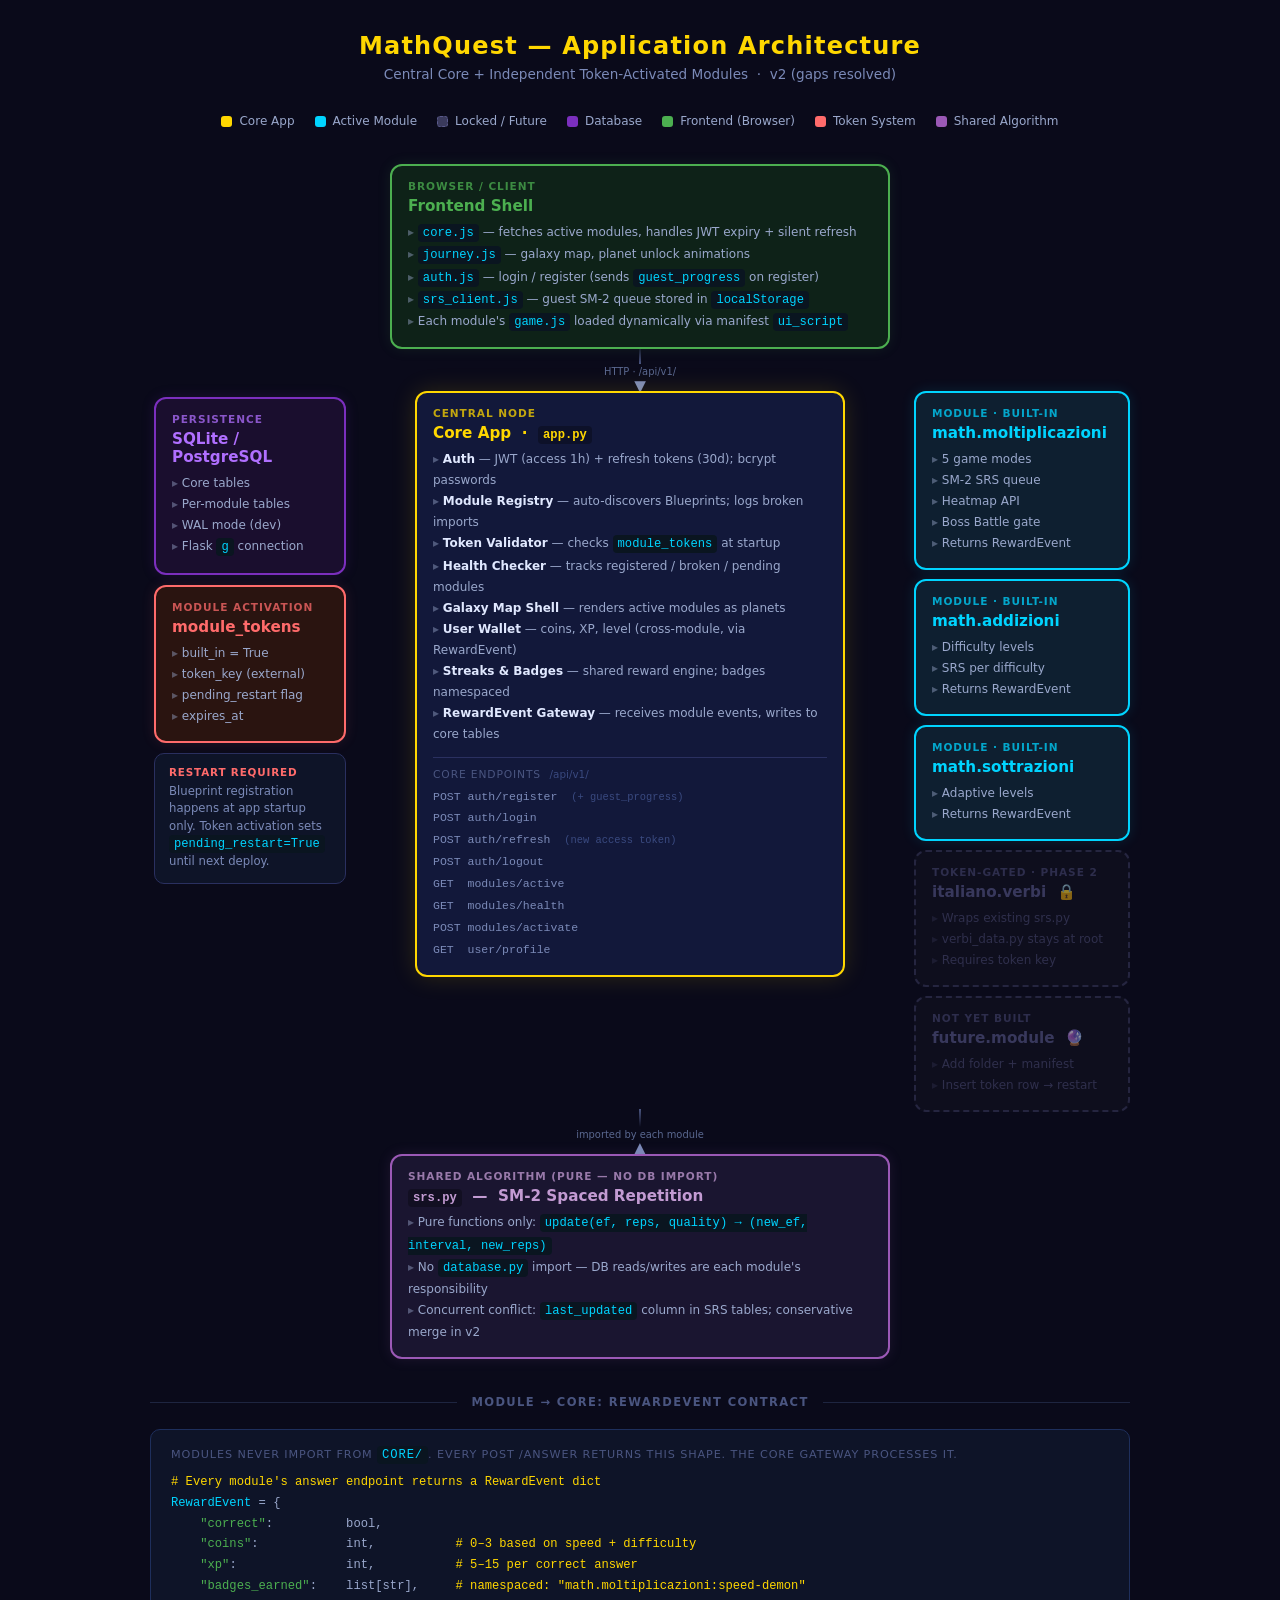
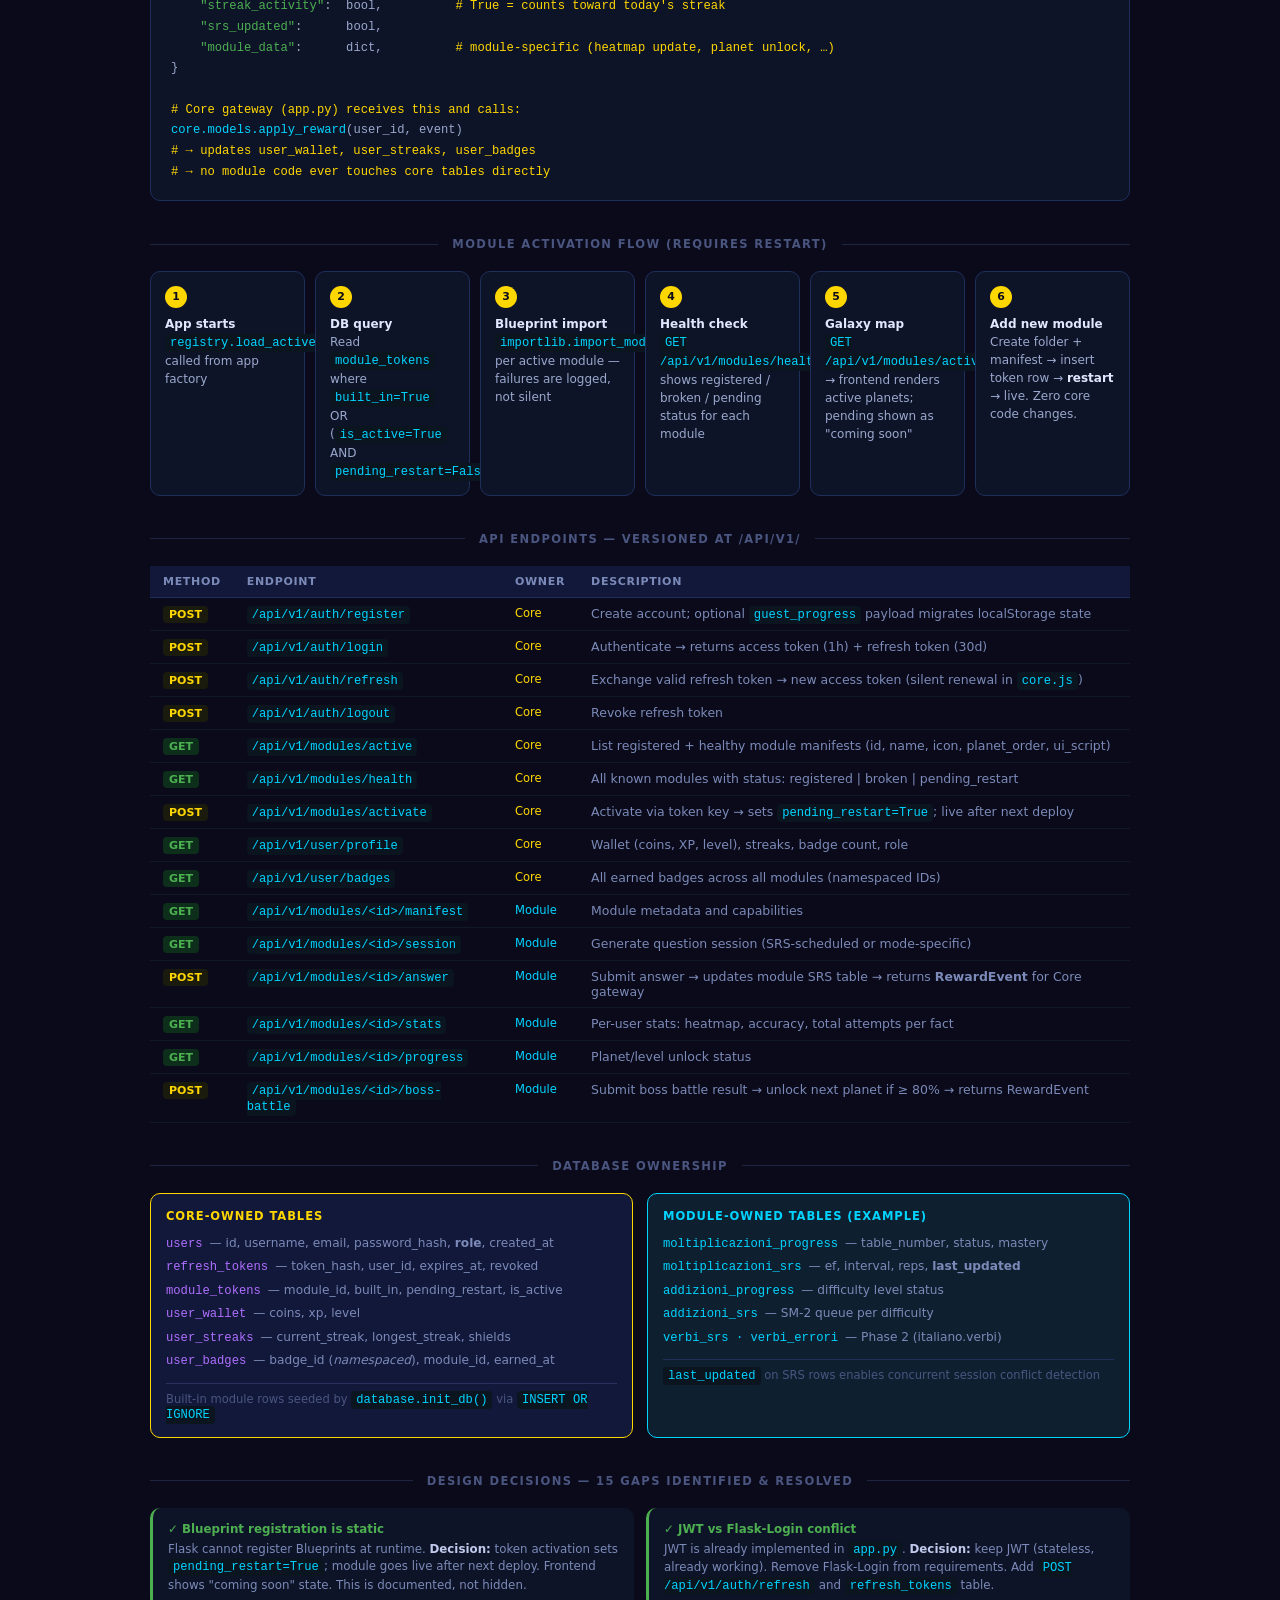
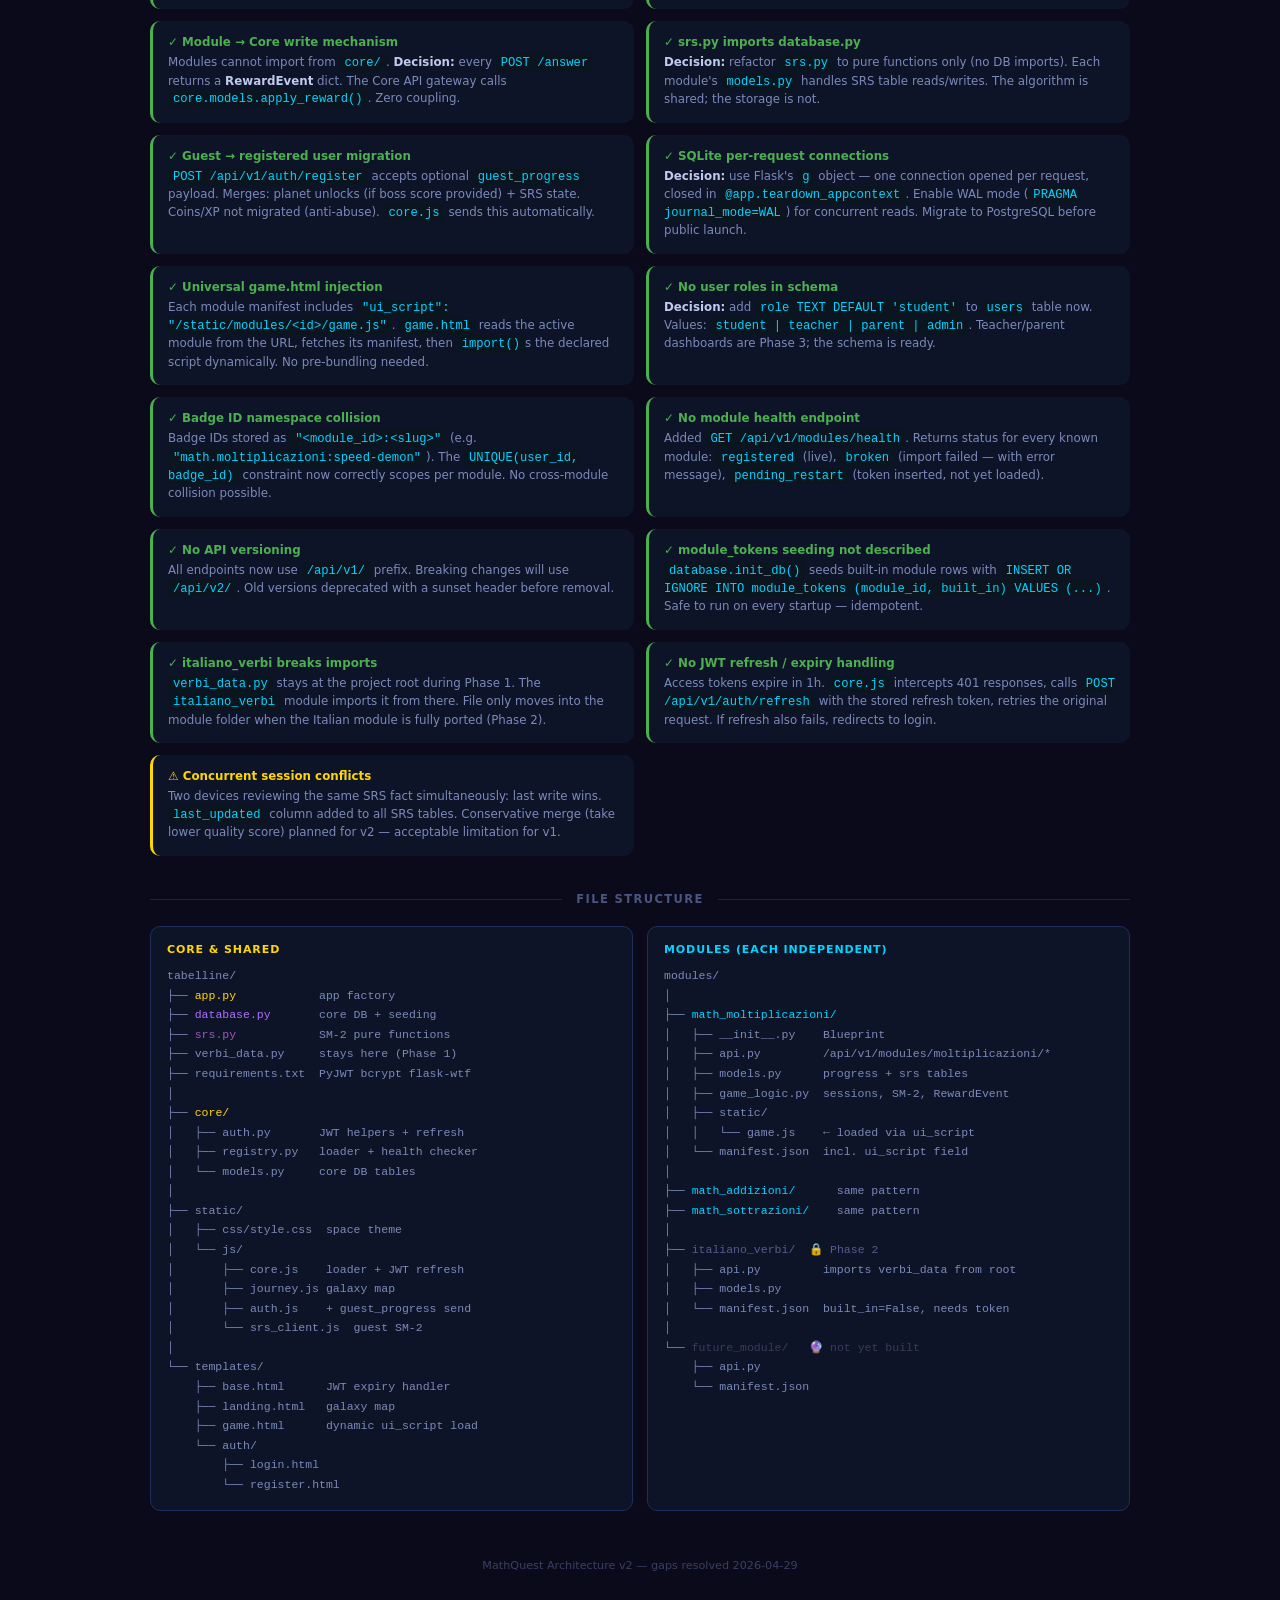
==== ARCHITECTURE.html @ f59e21a4 "docs: add MathQuest research plan and architecture diagram Comprehensive research doc (MATHQUEST_PLA" ====
<!DOCTYPE html>
<html lang="en">
<head>
<meta charset="UTF-8">
<meta name="viewport" content="width=device-width, initial-scale=1.0">
<title>MathQuest — Architecture Diagram</title>
<style>
  * { box-sizing: border-box; margin: 0; padding: 0; }

  body {
    background: #0a0a1a;
    font-family: 'Segoe UI', system-ui, sans-serif;
    color: #e0e8ff;
    min-height: 100vh;
    padding: 32px 24px;
  }

  h1 { text-align: center; font-size: 1.5rem; font-weight: 700; letter-spacing: 0.05em; color: #FFD700; margin-bottom: 6px; }
  .subtitle { text-align: center; font-size: 0.85rem; color: #7b8ab8; margin-bottom: 32px; }

  /* ── LEGEND ── */
  .legend { display: flex; justify-content: center; gap: 20px; flex-wrap: wrap; margin-bottom: 36px; }
  .legend-item { display: flex; align-items: center; gap: 7px; font-size: 0.75rem; color: #9aa8cc; }
  .legend-dot { width: 11px; height: 11px; border-radius: 3px; flex-shrink: 0; }

  /* ── NODES ── */
  .node { border-radius: 12px; padding: 14px 16px; position: relative; }
  .node-label { font-size: 0.66rem; font-weight: 700; letter-spacing: 0.09em; text-transform: uppercase; margin-bottom: 5px; opacity: 0.75; }
  .node-title { font-size: 0.95rem; font-weight: 700; margin-bottom: 7px; }
  .node-items { list-style: none; font-size: 0.75rem; color: #9aa8cc; line-height: 1.75; }
  .node-items li::before { content: "▸ "; opacity: 0.45; }

  .node-core    { background: #12183a; border: 2px solid #FFD700; box-shadow: 0 0 24px rgba(255,215,0,0.15); }
  .node-core    .node-label, .node-core  .node-title { color: #FFD700; }
  .node-module  { background: #0e1f30; border: 2px solid #00D4FF; box-shadow: 0 0 14px rgba(0,212,255,0.12); }
  .node-module  .node-label, .node-module .node-title { color: #00D4FF; }
  .node-locked  { background: #111120; border: 2px dashed #3a3a5c; opacity: 0.58; }
  .node-locked  .node-label, .node-locked .node-title { color: #5a5a8c; }
  .node-locked  .node-items { color: #4a4a70; }
  .node-db      { background: #1a0e2e; border: 2px solid #7B2FBE; box-shadow: 0 0 14px rgba(123,47,190,0.15); }
  .node-db      .node-label, .node-db    .node-title { color: #b06fff; }
  .node-fe      { background: #0e2218; border: 2px solid #4CAF50; box-shadow: 0 0 14px rgba(76,175,80,0.12); }
  .node-fe      .node-label, .node-fe    .node-title { color: #4CAF50; }
  .node-token   { background: #2a1410; border: 2px solid #FF6B6B; box-shadow: 0 0 14px rgba(255,107,107,0.12); }
  .node-token   .node-label, .node-token .node-title { color: #FF6B6B; }
  .node-srs     { background: #1a1530; border: 2px solid #9b59b6; box-shadow: 0 0 14px rgba(155,89,182,0.14); }
  .node-srs     .node-label, .node-srs   .node-title { color: #c39bd3; }

  /* ── ARROWS ── */
  .arrow-v { display: flex; flex-direction: column; align-items: center; }
  .arrow-v .line  { width: 2px; height: 18px; background: linear-gradient(to bottom, transparent, #4a5580); }
  .arrow-v .line2 { width: 2px; height: 18px; background: linear-gradient(to bottom, #4a5580, transparent); }
  .arrow-v .tip   { color: #7b8ab8; font-size: 0.95rem; line-height: 1; }
  .arrow-v .label { font-size: 0.62rem; color: #5a6890; text-align: center; margin: 2px 0; }

  /* ── SECTION DIVIDERS ── */
  .section-divider { display: flex; align-items: center; gap: 14px; margin: 36px 0 20px; max-width: 980px; margin-left: auto; margin-right: auto; }
  .section-divider span { font-size: 0.72rem; font-weight: 700; letter-spacing: 0.12em; text-transform: uppercase; color: #4a5580; white-space: nowrap; }
  .section-divider::before, .section-divider::after { content: ''; flex: 1; height: 1px; background: #1e2540; }

  /* ── TABLES ── */
  .tbl-wrap { max-width: 980px; margin: 0 auto 36px; overflow-x: auto; }
  table { width: 100%; border-collapse: collapse; font-size: 0.78rem; }
  thead tr { background: #12183a; border-bottom: 1px solid #1e2f5c; }
  thead th { padding: 9px 13px; text-align: left; font-weight: 700; color: #7b8ab8; letter-spacing: 0.06em; font-size: 0.69rem; text-transform: uppercase; }
  tbody tr { border-bottom: 1px solid #111828; }
  tbody tr:hover { background: #0e1428; }
  tbody td { padding: 8px 13px; vertical-align: top; }
  .method { font-weight: 700; font-size: 0.69rem; padding: 2px 6px; border-radius: 4px; white-space: nowrap; }
  .get  { background: #0d2e1a; color: #4CAF50; }
  .post { background: #1a1a0d; color: #FFD700; }
  code  { font-family: 'Courier New', monospace; font-size: 0.76rem; color: #00D4FF; background: #0a1520; padding: 2px 5px; border-radius: 4px; }
  .desc { color: #7b8ab8; }
  .owner-core   { color: #FFD700; font-size: 0.72rem; }
  .owner-module { color: #00D4FF; font-size: 0.72rem; }

  /* ── FLOW STEPS ── */
  .flow-steps { max-width: 980px; margin: 0 auto 36px; display: grid; grid-template-columns: repeat(auto-fit, minmax(150px, 1fr)); gap: 10px; }
  .flow-step  { background: #0e1428; border: 1px solid #1e2f5c; border-radius: 10px; padding: 13px 14px; }
  .step-num   { display: inline-flex; align-items: center; justify-content: center; width: 22px; height: 22px; border-radius: 50%; background: #FFD700; color: #0a0a1a; font-size: 0.68rem; font-weight: 800; margin-bottom: 7px; }
  .step-text  { font-size: 0.75rem; color: #9aa8cc; line-height: 1.5; }
  .step-text strong { color: #e0e8ff; }

  /* ── SCHEMA CARDS ── */
  .schema-grid { max-width: 980px; margin: 0 auto 36px; display: grid; grid-template-columns: 1fr 1fr; gap: 14px; }
  .schema-card { border-radius: 10px; padding: 15px; }
  .schema-card h3 { font-size: 0.72rem; font-weight: 700; letter-spacing: 0.08em; text-transform: uppercase; margin-bottom: 9px; }
  .schema-card.core   { background: #12183a; border: 1px solid #FFD700; }
  .schema-card.core   h3 { color: #FFD700; }
  .schema-card.module { background: #0e1f30; border: 1px solid #00D4FF; }
  .schema-card.module h3 { color: #00D4FF; }
  .tbl-list { list-style: none; font-size: 0.76rem; color: #7b8ab8; line-height: 1.85; }
  .tbl-list li { display: flex; align-items: baseline; gap: 7px; }
  .tname      { font-family: 'Courier New', monospace; color: #b06fff; }
  .tname.mod  { color: #00D4FF; }

  /* ── RESOLVED GAPS ── */
  .gaps-grid { max-width: 980px; margin: 0 auto 36px; display: grid; grid-template-columns: 1fr 1fr; gap: 12px; }
  .gap-card  { border-radius: 10px; padding: 14px 15px; background: #0e1428; border-left: 3px solid; }
  .gap-card.resolved  { border-color: #4CAF50; }
  .gap-card.limited   { border-color: #FFD700; }
  .gap-card h4        { font-size: 0.74rem; font-weight: 700; margin-bottom: 5px; }
  .gap-card.resolved  h4 { color: #4CAF50; }
  .gap-card.limited   h4 { color: #FFD700; }
  .gap-card p         { font-size: 0.74rem; color: #7b8ab8; line-height: 1.5; }
  .gap-card p strong  { color: #c0caec; }

  /* ── REWARD EVENT ── */
  .reward-box { max-width: 980px; margin: 0 auto 36px; background: #0e1428; border: 1px solid #1e2f5c; border-radius: 10px; padding: 18px 20px; }
  .reward-box pre { font-family: 'Courier New', monospace; font-size: 0.76rem; color: #9aa8cc; line-height: 1.7; white-space: pre-wrap; }
  .reward-box .hl  { color: #FFD700; }
  .reward-box .hl2 { color: #00D4FF; }
  .reward-box .hl3 { color: #4CAF50; }

  /* ── FILE TREES ── */
  .tree-grid { max-width: 980px; margin: 0 auto 48px; display: grid; grid-template-columns: 1fr 1fr; gap: 14px; }
  .tree-box  { background: #0e1428; border: 1px solid #1e2f5c; border-radius: 10px; padding: 16px; }
  .tree-box  .tlabel { font-size: 0.69rem; font-weight: 700; letter-spacing: 0.08em; text-transform: uppercase; margin-bottom: 10px; }
  .tree-box  pre { font-family: 'Courier New', monospace; font-size: 0.72rem; color: #7b8ab8; line-height: 1.7; white-space: pre-wrap; }

  @media (max-width: 720px) {
    .schema-grid, .gaps-grid, .tree-grid { grid-template-columns: 1fr; }
  }
</style>
</head>
<body>

<h1>MathQuest — Application Architecture</h1>
<p class="subtitle">Central Core + Independent Token-Activated Modules &nbsp;·&nbsp; v2 (gaps resolved)</p>

<div class="legend">
  <div class="legend-item"><div class="legend-dot" style="background:#FFD700"></div> Core App</div>
  <div class="legend-item"><div class="legend-dot" style="background:#00D4FF"></div> Active Module</div>
  <div class="legend-item"><div class="legend-dot" style="background:#3a3a5c;border:1px dashed #5a5a8c"></div> Locked / Future</div>
  <div class="legend-item"><div class="legend-dot" style="background:#7B2FBE"></div> Database</div>
  <div class="legend-item"><div class="legend-dot" style="background:#4CAF50"></div> Frontend (Browser)</div>
  <div class="legend-item"><div class="legend-dot" style="background:#FF6B6B"></div> Token System</div>
  <div class="legend-item"><div class="legend-dot" style="background:#9b59b6"></div> Shared Algorithm</div>
</div>


<!-- ═══════════════════════════════════════ MAIN TOPOLOGY ═══ -->
<div style="max-width:980px;margin:0 auto;position:relative;">

  <!-- Frontend -->
  <div style="display:flex;justify-content:center;">
    <div class="node node-fe" style="width:500px;">
      <div class="node-label">Browser / Client</div>
      <div class="node-title">Frontend Shell</div>
      <ul class="node-items">
        <li><code>core.js</code> — fetches active modules, handles JWT expiry + silent refresh</li>
        <li><code>journey.js</code> — galaxy map, planet unlock animations</li>
        <li><code>auth.js</code> — login / register (sends <code>guest_progress</code> on register)</li>
        <li><code>srs_client.js</code> — guest SM-2 queue stored in <code>localStorage</code></li>
        <li>Each module's <code>game.js</code> loaded dynamically via manifest <code>ui_script</code></li>
      </ul>
    </div>
  </div>

  <!-- arrow down -->
  <div style="display:flex;justify-content:center;height:42px;align-items:center;">
    <div class="arrow-v"><div class="line"></div><div class="label">HTTP · /api/v1/</div><div class="tip">▼</div></div>
  </div>

  <!-- DB | CORE | MODULES -->
  <div style="display:grid;grid-template-columns:210px 1fr 230px;gap:0;align-items:start;">

    <!-- LEFT: DB + tokens -->
    <div style="display:flex;flex-direction:column;align-items:flex-end;padding-right:14px;gap:10px;padding-top:6px;">
      <div class="node node-db" style="width:192px;">
        <div class="node-label">Persistence</div>
        <div class="node-title">SQLite / PostgreSQL</div>
        <ul class="node-items">
          <li>Core tables</li>
          <li>Per-module tables</li>
          <li>WAL mode (dev)</li>
          <li>Flask <code>g</code> connection</li>
        </ul>
      </div>
      <div class="node node-token" style="width:192px;">
        <div class="node-label">Module Activation</div>
        <div class="node-title">module_tokens</div>
        <ul class="node-items">
          <li>built_in = True</li>
          <li>token_key (external)</li>
          <li>pending_restart flag</li>
          <li>expires_at</li>
        </ul>
      </div>
      <div style="width:192px;background:#0e1428;border:1px solid #2a3060;border-radius:10px;padding:12px 14px;">
        <div style="font-size:0.65rem;color:#FF6B6B;font-weight:700;text-transform:uppercase;letter-spacing:0.08em;margin-bottom:5px;">Restart required</div>
        <div style="font-size:0.73rem;color:#7b8ab8;line-height:1.5;">Blueprint registration happens at app startup only. Token activation sets <code>pending_restart=True</code> until next deploy.</div>
      </div>
    </div>

    <!-- CENTER: Core -->
    <div style="display:flex;justify-content:center;">
      <div class="node node-core" style="width:100%;max-width:430px;">
        <div class="node-label">Central Node</div>
        <div class="node-title">Core App &nbsp;·&nbsp; <code style="color:#ffd700;background:rgba(0,0,0,0.3)">app.py</code></div>
        <ul class="node-items" style="margin-top:3px;">
          <li><strong style="color:#e0e8ff">Auth</strong> — JWT (access 1h) + refresh tokens (30d); bcrypt passwords</li>
          <li><strong style="color:#e0e8ff">Module Registry</strong> — auto-discovers Blueprints; logs broken imports</li>
          <li><strong style="color:#e0e8ff">Token Validator</strong> — checks <code>module_tokens</code> at startup</li>
          <li><strong style="color:#e0e8ff">Health Checker</strong> — tracks registered / broken / pending modules</li>
          <li><strong style="color:#e0e8ff">Galaxy Map Shell</strong> — renders active modules as planets</li>
          <li><strong style="color:#e0e8ff">User Wallet</strong> — coins, XP, level (cross-module, via RewardEvent)</li>
          <li><strong style="color:#e0e8ff">Streaks &amp; Badges</strong> — shared reward engine; badges namespaced</li>
          <li><strong style="color:#e0e8ff">RewardEvent Gateway</strong> — receives module events, writes to core tables</li>
        </ul>
        <div style="margin-top:12px;padding-top:10px;border-top:1px solid #2a3060;">
          <div style="font-size:0.67rem;color:#4a5580;text-transform:uppercase;letter-spacing:0.08em;margin-bottom:5px;">Core endpoints &nbsp;<span style="color:#3a4a80;font-size:0.65rem;text-transform:none;letter-spacing:0">/api/v1/</span></div>
          <div style="font-size:0.72rem;color:#7b8ab8;line-height:1.9;font-family:'Courier New',monospace;">
            POST auth/register &nbsp;<span style="color:#3a4a80;font-size:0.65rem;">(+ guest_progress)</span><br>
            POST auth/login<br>
            POST auth/refresh &nbsp;<span style="color:#3a4a80;font-size:0.65rem;">(new access token)</span><br>
            POST auth/logout<br>
            GET &nbsp;modules/active<br>
            GET &nbsp;modules/health<br>
            POST modules/activate<br>
            GET &nbsp;user/profile
          </div>
        </div>
      </div>
    </div>

    <!-- RIGHT: Modules -->
    <div style="display:flex;flex-direction:column;gap:9px;padding-left:14px;">

      <div class="node node-module">
        <div class="node-label">Module · Built-in</div>
        <div class="node-title">math.moltiplicazioni</div>
        <ul class="node-items">
          <li>5 game modes</li>
          <li>SM-2 SRS queue</li>
          <li>Heatmap API</li>
          <li>Boss Battle gate</li>
          <li>Returns RewardEvent</li>
        </ul>
      </div>

      <div class="node node-module">
        <div class="node-label">Module · Built-in</div>
        <div class="node-title">math.addizioni</div>
        <ul class="node-items">
          <li>Difficulty levels</li>
          <li>SRS per difficulty</li>
          <li>Returns RewardEvent</li>
        </ul>
      </div>

      <div class="node node-module">
        <div class="node-label">Module · Built-in</div>
        <div class="node-title">math.sottrazioni</div>
        <ul class="node-items">
          <li>Adaptive levels</li>
          <li>Returns RewardEvent</li>
        </ul>
      </div>

      <div class="node node-locked">
        <div class="node-label">Token-gated · Phase 2</div>
        <div class="node-title">italiano.verbi &nbsp;🔒</div>
        <ul class="node-items">
          <li>Wraps existing srs.py</li>
          <li>verbi_data.py stays at root</li>
          <li>Requires token key</li>
        </ul>
      </div>

      <div class="node node-locked">
        <div class="node-label">Not yet built</div>
        <div class="node-title">future.module &nbsp;🔮</div>
        <ul class="node-items">
          <li>Add folder + manifest</li>
          <li>Insert token row → restart</li>
        </ul>
      </div>

    </div>
  </div><!-- end 3-col grid -->

  <!-- arrow down to srs -->
  <div style="display:flex;justify-content:center;height:42px;align-items:center;">
    <div class="arrow-v"><div class="line2"></div><div class="label">imported by each module</div><div class="tip" style="transform:rotate(180deg);display:inline-block">▼</div></div>
  </div>

  <!-- Shared SRS -->
  <div style="display:flex;justify-content:center;">
    <div class="node node-srs" style="width:500px;">
      <div class="node-label">Shared Algorithm (pure — no DB import)</div>
      <div class="node-title"><code style="background:rgba(0,0,0,0.3);color:#c39bd3;">srs.py</code> &nbsp;—&nbsp; SM-2 Spaced Repetition</div>
      <ul class="node-items">
        <li>Pure functions only: <code>update(ef, reps, quality) → (new_ef, interval, new_reps)</code></li>
        <li>No <code>database.py</code> import — DB reads/writes are each module's responsibility</li>
        <li>Concurrent conflict: <code>last_updated</code> column in SRS tables; conservative merge in v2</li>
      </ul>
    </div>
  </div>

</div><!-- end topology wrapper -->


<!-- ═══════════════════════════════════════ REWARD EVENT CONTRACT ═══ -->
<div class="section-divider"><span>Module → Core: RewardEvent Contract</span></div>

<div class="reward-box">
  <div style="font-size:0.7rem;color:#4a5580;text-transform:uppercase;letter-spacing:0.08em;margin-bottom:10px;">Modules never import from <code>core/</code>. Every POST /answer returns this shape. The Core gateway processes it.</div>
<pre><span class="hl"># Every module's answer endpoint returns a RewardEvent dict</span>
<span class="hl2">RewardEvent</span> = {
    <span class="hl3">"correct"</span>:          bool,
    <span class="hl3">"coins"</span>:            int,           <span class="hl"># 0–3 based on speed + difficulty</span>
    <span class="hl3">"xp"</span>:               int,           <span class="hl"># 5–15 per correct answer</span>
    <span class="hl3">"badges_earned"</span>:    list[str],     <span class="hl"># namespaced: "math.moltiplicazioni:speed-demon"</span>
    <span class="hl3">"streak_activity"</span>:  bool,          <span class="hl"># True = counts toward today's streak</span>
    <span class="hl3">"srs_updated"</span>:      bool,
    <span class="hl3">"module_data"</span>:      dict,          <span class="hl"># module-specific (heatmap update, planet unlock, …)</span>
}

<span class="hl"># Core gateway (app.py) receives this and calls:</span>
<span class="hl2">core.models.apply_reward</span>(user_id, event)
<span class="hl"># → updates user_wallet, user_streaks, user_badges</span>
<span class="hl"># → no module code ever touches core tables directly</span></pre>
</div>


<!-- ═══════════════════════════════════════ TOKEN FLOW ═══ -->
<div class="section-divider"><span>Module Activation Flow (requires restart)</span></div>

<div class="flow-steps">
  <div class="flow-step">
    <div class="step-num">1</div>
    <div class="step-text"><strong>App starts</strong><br><code>registry.load_active_modules(app)</code> called from app factory</div>
  </div>
  <div class="flow-step">
    <div class="step-num">2</div>
    <div class="step-text"><strong>DB query</strong><br>Read <code>module_tokens</code> where <code>built_in=True</code> OR (<code>is_active=True</code> AND <code>pending_restart=False</code>)</div>
  </div>
  <div class="flow-step">
    <div class="step-num">3</div>
    <div class="step-text"><strong>Blueprint import</strong><br><code>importlib.import_module()</code> per active module — failures are logged, not silent</div>
  </div>
  <div class="flow-step">
    <div class="step-num">4</div>
    <div class="step-text"><strong>Health check</strong><br><code>GET /api/v1/modules/health</code> shows registered / broken / pending status for each module</div>
  </div>
  <div class="flow-step">
    <div class="step-num">5</div>
    <div class="step-text"><strong>Galaxy map</strong><br><code>GET /api/v1/modules/active</code> → frontend renders active planets; pending shown as "coming soon"</div>
  </div>
  <div class="flow-step">
    <div class="step-num">6</div>
    <div class="step-text"><strong>Add new module</strong><br>Create folder + manifest → insert token row → <strong>restart</strong> → live. Zero core code changes.</div>
  </div>
</div>


<!-- ═══════════════════════════════════════ API TABLE ═══ -->
<div class="section-divider"><span>API Endpoints — versioned at /api/v1/</span></div>

<div class="tbl-wrap">
<table>
  <thead>
    <tr><th>Method</th><th>Endpoint</th><th>Owner</th><th>Description</th></tr>
  </thead>
  <tbody>
    <tr><td><span class="method post">POST</span></td><td><code>/api/v1/auth/register</code></td><td class="owner-core">Core</td><td class="desc">Create account; optional <code>guest_progress</code> payload migrates localStorage state</td></tr>
    <tr><td><span class="method post">POST</span></td><td><code>/api/v1/auth/login</code></td><td class="owner-core">Core</td><td class="desc">Authenticate → returns access token (1h) + refresh token (30d)</td></tr>
    <tr><td><span class="method post">POST</span></td><td><code>/api/v1/auth/refresh</code></td><td class="owner-core">Core</td><td class="desc">Exchange valid refresh token → new access token (silent renewal in <code>core.js</code>)</td></tr>
    <tr><td><span class="method post">POST</span></td><td><code>/api/v1/auth/logout</code></td><td class="owner-core">Core</td><td class="desc">Revoke refresh token</td></tr>
    <tr><td><span class="method get">GET</span></td><td><code>/api/v1/modules/active</code></td><td class="owner-core">Core</td><td class="desc">List registered + healthy module manifests (id, name, icon, planet_order, ui_script)</td></tr>
    <tr><td><span class="method get">GET</span></td><td><code>/api/v1/modules/health</code></td><td class="owner-core">Core</td><td class="desc">All known modules with status: registered | broken | pending_restart</td></tr>
    <tr><td><span class="method post">POST</span></td><td><code>/api/v1/modules/activate</code></td><td class="owner-core">Core</td><td class="desc">Activate via token key → sets <code>pending_restart=True</code>; live after next deploy</td></tr>
    <tr><td><span class="method get">GET</span></td><td><code>/api/v1/user/profile</code></td><td class="owner-core">Core</td><td class="desc">Wallet (coins, XP, level), streaks, badge count, role</td></tr>
    <tr><td><span class="method get">GET</span></td><td><code>/api/v1/user/badges</code></td><td class="owner-core">Core</td><td class="desc">All earned badges across all modules (namespaced IDs)</td></tr>
    <tr style="border-top:1px solid #1e2f5c;">
      <td><span class="method get">GET</span></td><td><code>/api/v1/modules/&lt;id&gt;/manifest</code></td><td class="owner-module">Module</td><td class="desc">Module metadata and capabilities</td></tr>
    <tr><td><span class="method get">GET</span></td><td><code>/api/v1/modules/&lt;id&gt;/session</code></td><td class="owner-module">Module</td><td class="desc">Generate question session (SRS-scheduled or mode-specific)</td></tr>
    <tr><td><span class="method post">POST</span></td><td><code>/api/v1/modules/&lt;id&gt;/answer</code></td><td class="owner-module">Module</td><td class="desc">Submit answer → updates module SRS table → returns <strong>RewardEvent</strong> for Core gateway</td></tr>
    <tr><td><span class="method get">GET</span></td><td><code>/api/v1/modules/&lt;id&gt;/stats</code></td><td class="owner-module">Module</td><td class="desc">Per-user stats: heatmap, accuracy, total attempts per fact</td></tr>
    <tr><td><span class="method get">GET</span></td><td><code>/api/v1/modules/&lt;id&gt;/progress</code></td><td class="owner-module">Module</td><td class="desc">Planet/level unlock status</td></tr>
    <tr><td><span class="method post">POST</span></td><td><code>/api/v1/modules/&lt;id&gt;/boss-battle</code></td><td class="owner-module">Module</td><td class="desc">Submit boss battle result → unlock next planet if ≥ 80% → returns RewardEvent</td></tr>
  </tbody>
</table>
</div>


<!-- ═══════════════════════════════════════ DB SCHEMA ═══ -->
<div class="section-divider"><span>Database Ownership</span></div>

<div class="schema-grid">
  <div class="schema-card core">
    <h3>Core-owned tables</h3>
    <ul class="tbl-list">
      <li><span class="tname">users</span><span>— id, username, email, password_hash, <strong>role</strong>, created_at</span></li>
      <li><span class="tname">refresh_tokens</span><span>— token_hash, user_id, expires_at, revoked</span></li>
      <li><span class="tname">module_tokens</span><span>— module_id, built_in, pending_restart, is_active</span></li>
      <li><span class="tname">user_wallet</span><span>— coins, xp, level</span></li>
      <li><span class="tname">user_streaks</span><span>— current_streak, longest_streak, shields</span></li>
      <li><span class="tname">user_badges</span><span>— badge_id (<em>namespaced</em>), module_id, earned_at</span></li>
    </ul>
    <div style="margin-top:10px;padding-top:8px;border-top:1px solid #2a3060;font-size:0.72rem;color:#4a5580;">Built-in module rows seeded by <code>database.init_db()</code> via <code>INSERT OR IGNORE</code></div>
  </div>
  <div class="schema-card module">
    <h3>Module-owned tables (example)</h3>
    <ul class="tbl-list">
      <li><span class="tname mod">moltiplicazioni_progress</span><span>— table_number, status, mastery</span></li>
      <li><span class="tname mod">moltiplicazioni_srs</span><span>— ef, interval, reps, <strong>last_updated</strong></span></li>
      <li><span class="tname mod">addizioni_progress</span><span>— difficulty level status</span></li>
      <li><span class="tname mod">addizioni_srs</span><span>— SM-2 queue per difficulty</span></li>
      <li><span class="tname mod">verbi_srs · verbi_errori</span><span>— Phase 2 (italiano.verbi)</span></li>
    </ul>
    <div style="margin-top:10px;padding-top:8px;border-top:1px solid #1e2f5c;font-size:0.72rem;color:#4a5580;"><code>last_updated</code> on SRS rows enables concurrent session conflict detection</div>
  </div>
</div>


<!-- ═══════════════════════════════════════ RESOLVED GAPS ═══ -->
<div class="section-divider"><span>Design Decisions — 15 Gaps Identified &amp; Resolved</span></div>

<div class="gaps-grid">

  <div class="gap-card resolved">
    <h4>✓ Blueprint registration is static</h4>
    <p>Flask cannot register Blueprints at runtime. <strong>Decision:</strong> token activation sets <code>pending_restart=True</code>; module goes live after next deploy. Frontend shows "coming soon" state. This is documented, not hidden.</p>
  </div>

  <div class="gap-card resolved">
    <h4>✓ JWT vs Flask-Login conflict</h4>
    <p>JWT is already implemented in <code>app.py</code>. <strong>Decision:</strong> keep JWT (stateless, already working). Remove Flask-Login from requirements. Add <code>POST /api/v1/auth/refresh</code> and <code>refresh_tokens</code> table.</p>
  </div>

  <div class="gap-card resolved">
    <h4>✓ Module → Core write mechanism</h4>
    <p>Modules cannot import from <code>core/</code>. <strong>Decision:</strong> every <code>POST /answer</code> returns a <strong>RewardEvent</strong> dict. The Core API gateway calls <code>core.models.apply_reward()</code>. Zero coupling.</p>
  </div>

  <div class="gap-card resolved">
    <h4>✓ srs.py imports database.py</h4>
    <p><strong>Decision:</strong> refactor <code>srs.py</code> to pure functions only (no DB imports). Each module's <code>models.py</code> handles SRS table reads/writes. The algorithm is shared; the storage is not.</p>
  </div>

  <div class="gap-card resolved">
    <h4>✓ Guest → registered user migration</h4>
    <p><code>POST /api/v1/auth/register</code> accepts optional <code>guest_progress</code> payload. Merges: planet unlocks (if boss score provided) + SRS state. Coins/XP not migrated (anti-abuse). <code>core.js</code> sends this automatically.</p>
  </div>

  <div class="gap-card resolved">
    <h4>✓ SQLite per-request connections</h4>
    <p><strong>Decision:</strong> use Flask's <code>g</code> object — one connection opened per request, closed in <code>@app.teardown_appcontext</code>. Enable WAL mode (<code>PRAGMA journal_mode=WAL</code>) for concurrent reads. Migrate to PostgreSQL before public launch.</p>
  </div>

  <div class="gap-card resolved">
    <h4>✓ Universal game.html injection</h4>
    <p>Each module manifest includes <code>"ui_script": "/static/modules/&lt;id&gt;/game.js"</code>. <code>game.html</code> reads the active module from the URL, fetches its manifest, then <code>import()</code>s the declared script dynamically. No pre-bundling needed.</p>
  </div>

  <div class="gap-card resolved">
    <h4>✓ No user roles in schema</h4>
    <p><strong>Decision:</strong> add <code>role TEXT DEFAULT 'student'</code> to <code>users</code> table now. Values: <code>student | teacher | parent | admin</code>. Teacher/parent dashboards are Phase 3; the schema is ready.</p>
  </div>

  <div class="gap-card resolved">
    <h4>✓ Badge ID namespace collision</h4>
    <p>Badge IDs stored as <code>"&lt;module_id&gt;:&lt;slug&gt;"</code> (e.g. <code>"math.moltiplicazioni:speed-demon"</code>). The <code>UNIQUE(user_id, badge_id)</code> constraint now correctly scopes per module. No cross-module collision possible.</p>
  </div>

  <div class="gap-card resolved">
    <h4>✓ No module health endpoint</h4>
    <p>Added <code>GET /api/v1/modules/health</code>. Returns status for every known module: <code>registered</code> (live), <code>broken</code> (import failed — with error message), <code>pending_restart</code> (token inserted, not yet loaded).</p>
  </div>

  <div class="gap-card resolved">
    <h4>✓ No API versioning</h4>
    <p>All endpoints now use <code>/api/v1/</code> prefix. Breaking changes will use <code>/api/v2/</code>. Old versions deprecated with a sunset header before removal.</p>
  </div>

  <div class="gap-card resolved">
    <h4>✓ module_tokens seeding not described</h4>
    <p><code>database.init_db()</code> seeds built-in module rows with <code>INSERT OR IGNORE INTO module_tokens (module_id, built_in) VALUES (...)</code>. Safe to run on every startup — idempotent.</p>
  </div>

  <div class="gap-card resolved">
    <h4>✓ italiano_verbi breaks imports</h4>
    <p><code>verbi_data.py</code> stays at the project root during Phase 1. The <code>italiano_verbi</code> module imports it from there. File only moves into the module folder when the Italian module is fully ported (Phase 2).</p>
  </div>

  <div class="gap-card resolved">
    <h4>✓ No JWT refresh / expiry handling</h4>
    <p>Access tokens expire in 1h. <code>core.js</code> intercepts 401 responses, calls <code>POST /api/v1/auth/refresh</code> with the stored refresh token, retries the original request. If refresh also fails, redirects to login.</p>
  </div>

  <div class="gap-card limited">
    <h4>⚠ Concurrent session conflicts</h4>
    <p>Two devices reviewing the same SRS fact simultaneously: last write wins. <code>last_updated</code> column added to all SRS tables. Conservative merge (take lower quality score) planned for v2 — acceptable limitation for v1.</p>
  </div>

</div>


<!-- ═══════════════════════════════════════ FILE TREE ═══ -->
<div class="section-divider"><span>File Structure</span></div>

<div class="tree-grid">
  <div class="tree-box">
    <div class="tlabel" style="color:#FFD700;">Core &amp; Shared</div>
    <pre>tabelline/
├── <span style="color:#FFD700">app.py</span>            app factory
├── <span style="color:#b06fff">database.py</span>       core DB + seeding
├── <span style="color:#9b59b6">srs.py</span>            SM-2 pure functions
├── verbi_data.py     stays here (Phase 1)
├── requirements.txt  PyJWT bcrypt flask-wtf
│
├── <span style="color:#FFD700">core/</span>
│   ├── auth.py       JWT helpers + refresh
│   ├── registry.py   loader + health checker
│   └── models.py     core DB tables
│
├── static/
│   ├── css/style.css  space theme
│   └── js/
│       ├── core.js    loader + JWT refresh
│       ├── journey.js galaxy map
│       ├── auth.js    + guest_progress send
│       └── srs_client.js  guest SM-2
│
└── templates/
    ├── base.html      JWT expiry handler
    ├── landing.html   galaxy map
    ├── game.html      dynamic ui_script load
    └── auth/
        ├── login.html
        └── register.html</pre>
  </div>

  <div class="tree-box">
    <div class="tlabel" style="color:#00D4FF;">Modules (each independent)</div>
    <pre>modules/
│
├── <span style="color:#00D4FF">math_moltiplicazioni/</span>
│   ├── __init__.py    Blueprint
│   ├── api.py         /api/v1/modules/moltiplicazioni/*
│   ├── models.py      progress + srs tables
│   ├── game_logic.py  sessions, SM-2, RewardEvent
│   ├── static/
│   │   └── game.js    ← loaded via ui_script
│   └── manifest.json  incl. ui_script field
│
├── <span style="color:#00D4FF">math_addizioni/</span>      same pattern
├── <span style="color:#00D4FF">math_sottrazioni/</span>    same pattern
│
├── <span style="color:#5a5a8c">italiano_verbi/  🔒 Phase 2</span>
│   ├── api.py         imports verbi_data from root
│   ├── models.py
│   └── manifest.json  built_in=False, needs token
│
└── <span style="color:#3a3a5c">future_module/   🔮 not yet built</span>
    ├── api.py
    └── manifest.json</pre>
  </div>
</div>

<p style="text-align:center;font-size:0.7rem;color:#3a4060;padding-bottom:24px;">
  MathQuest Architecture v2 — gaps resolved 2026-04-29
</p>

</body>
</html>
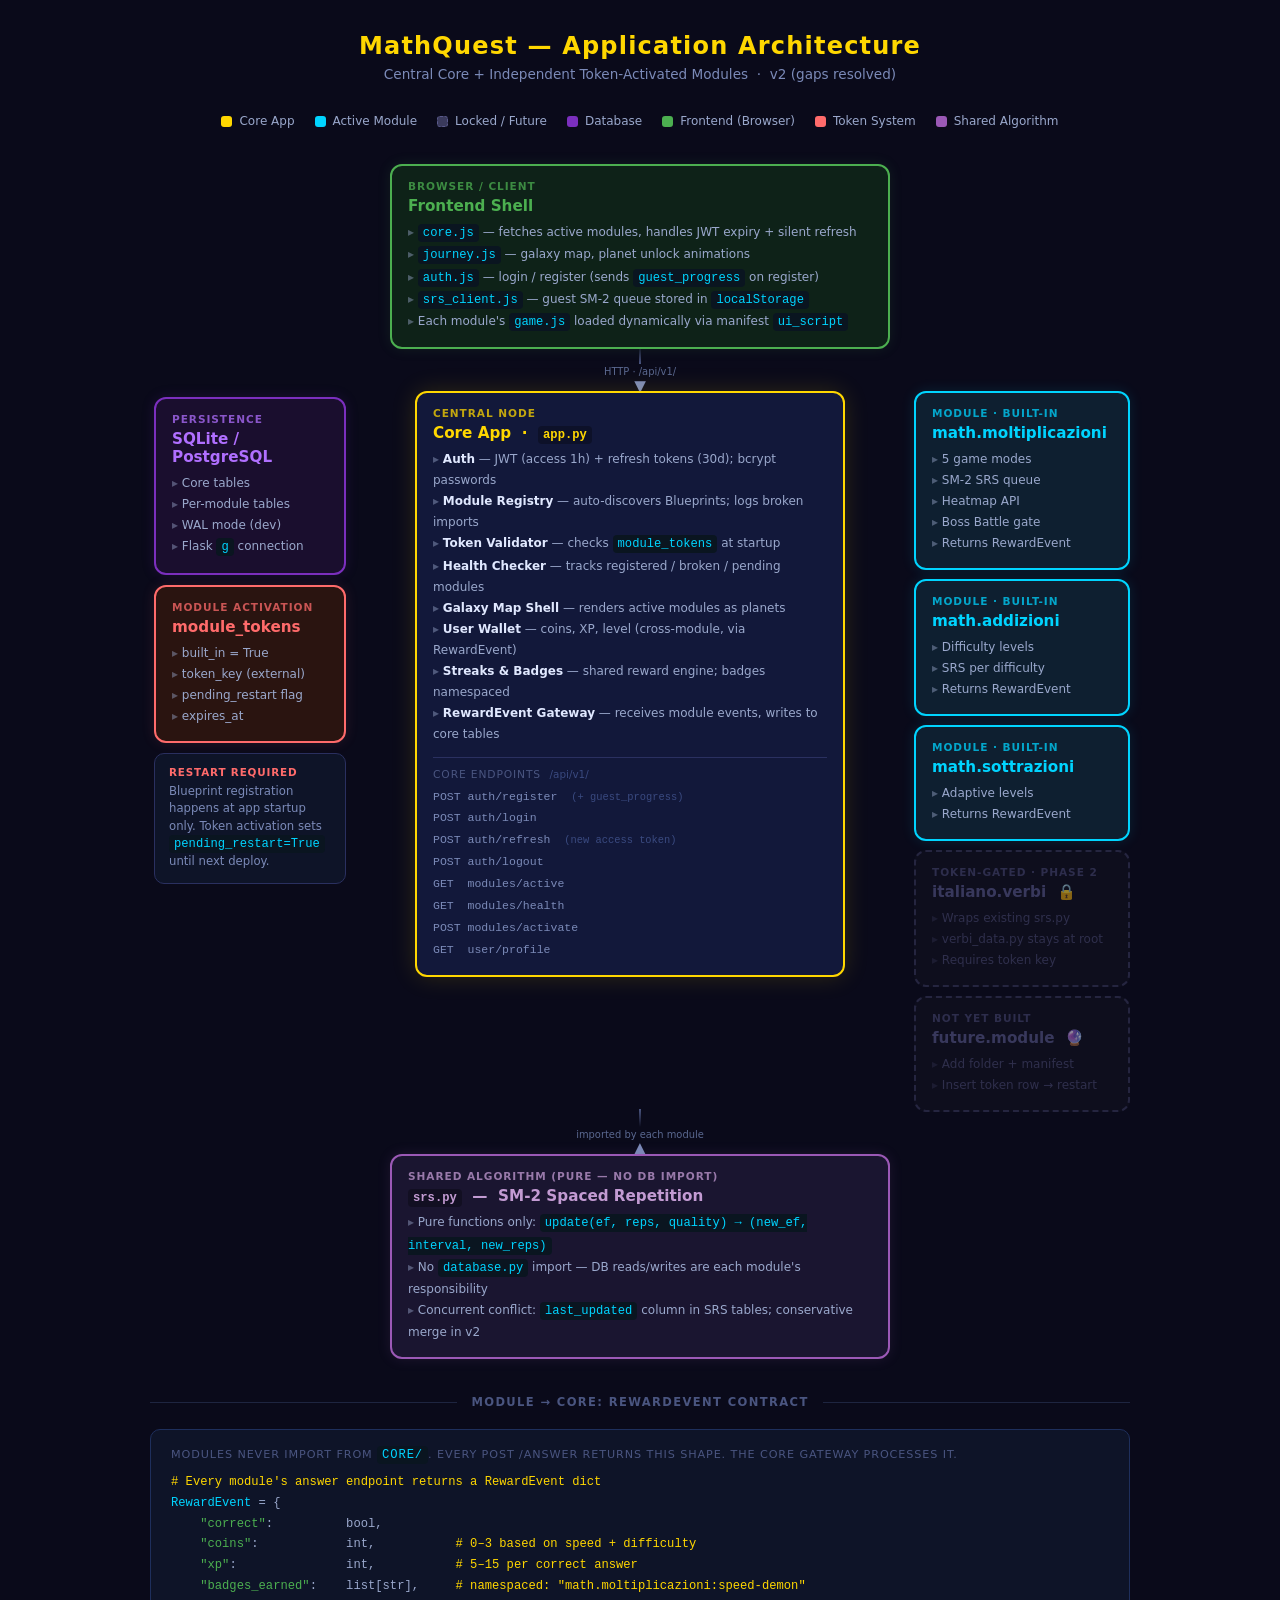
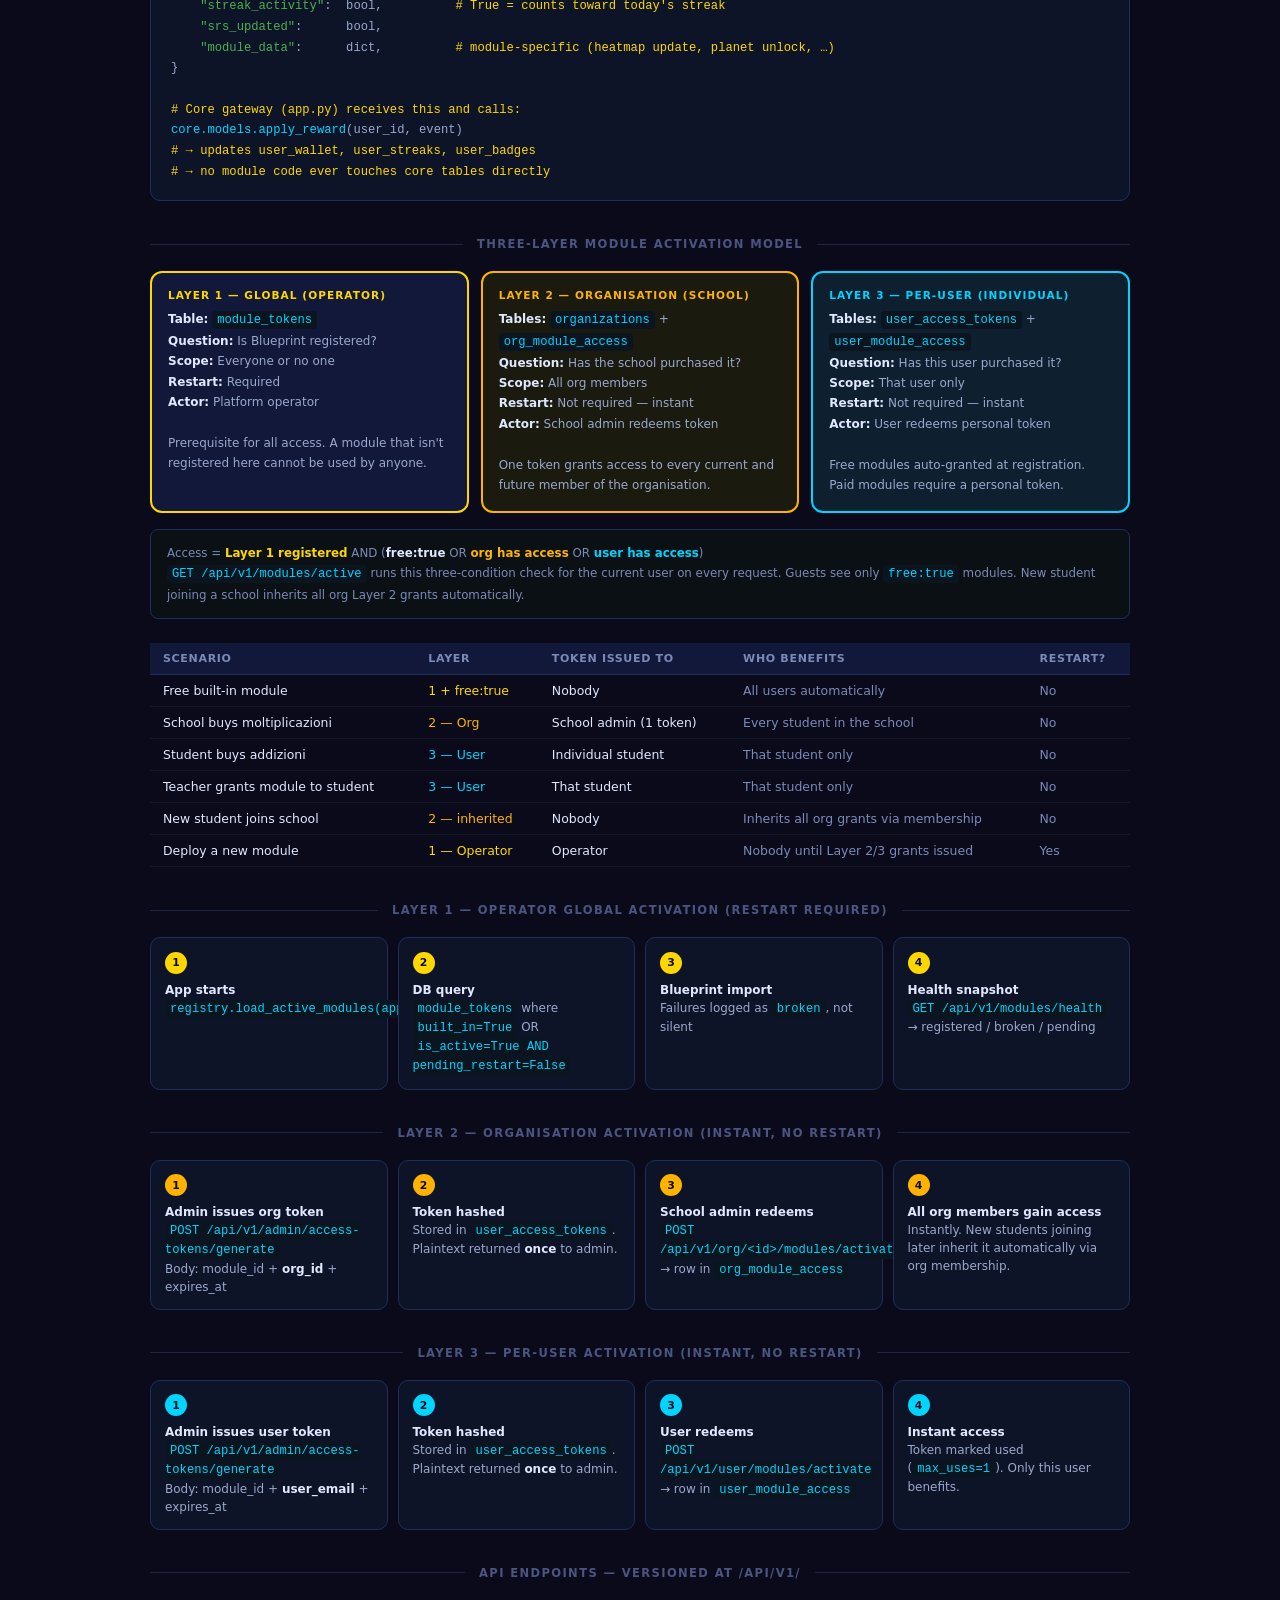
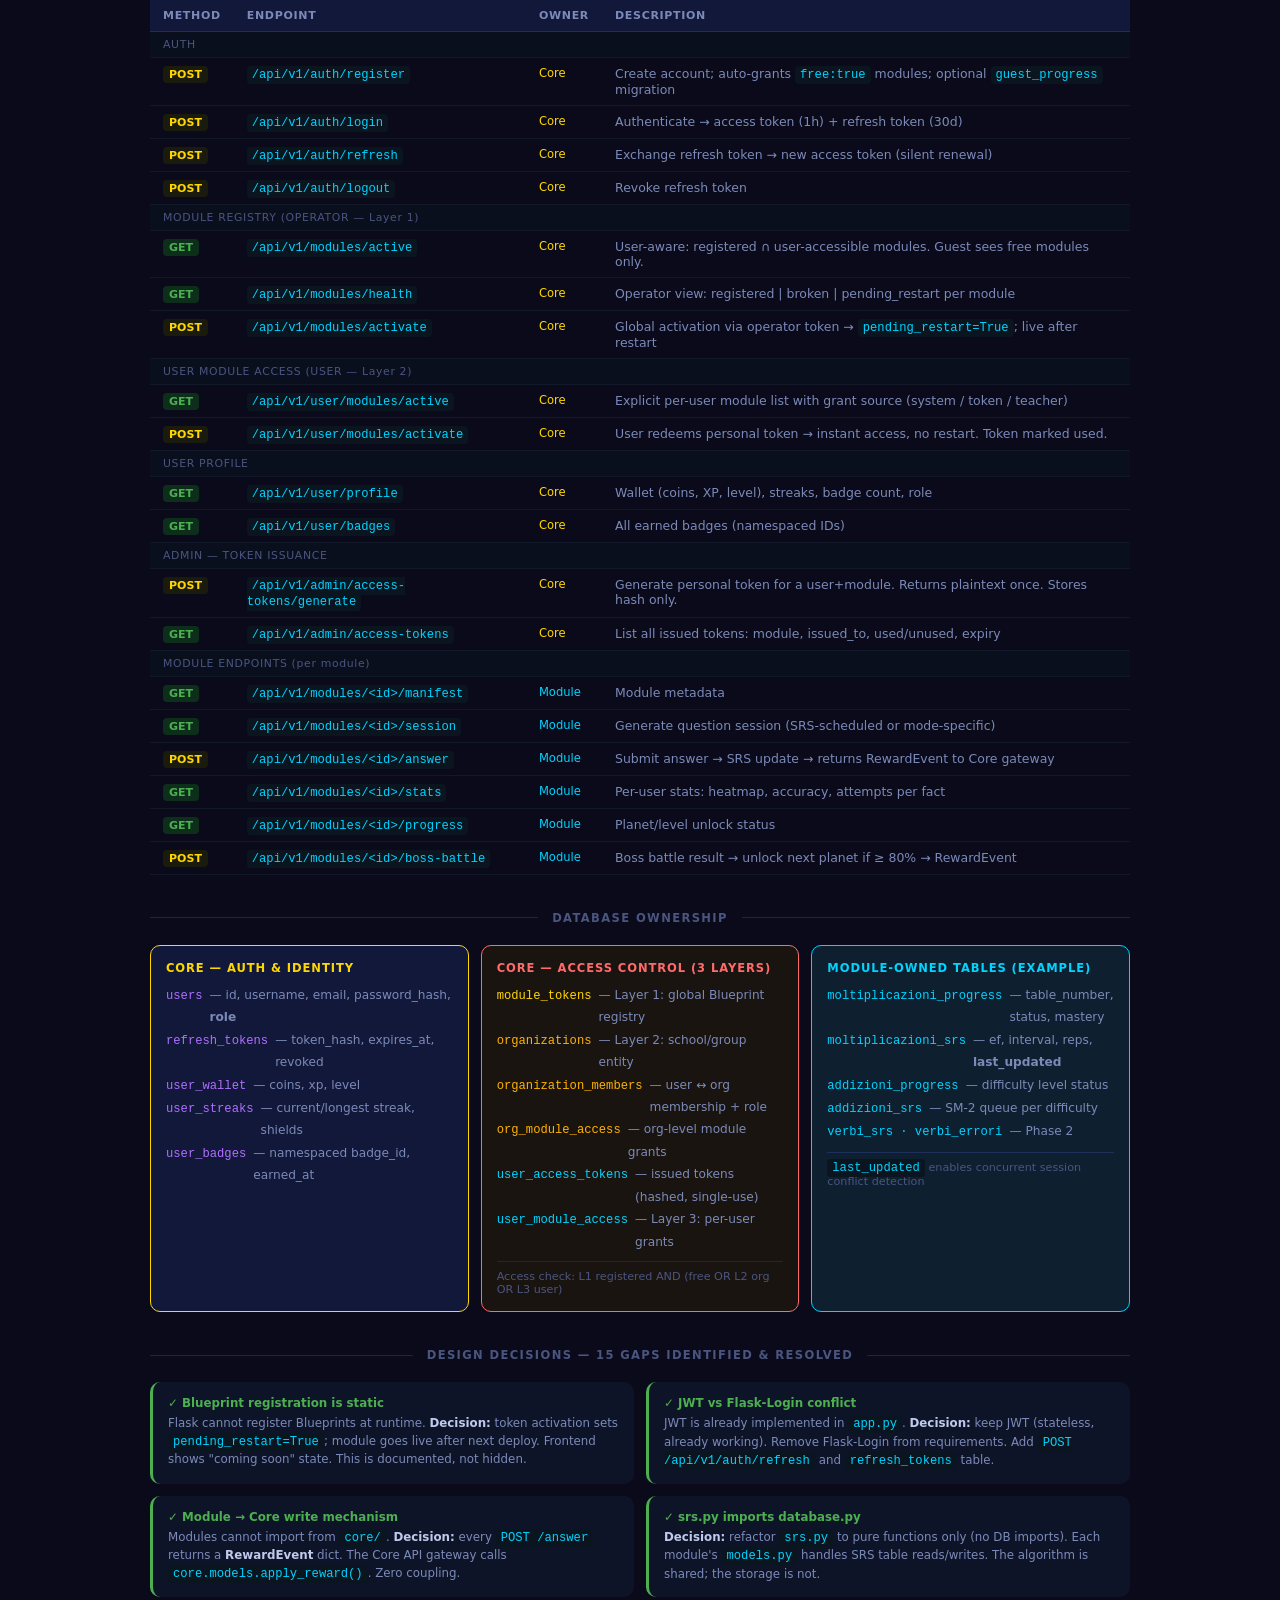
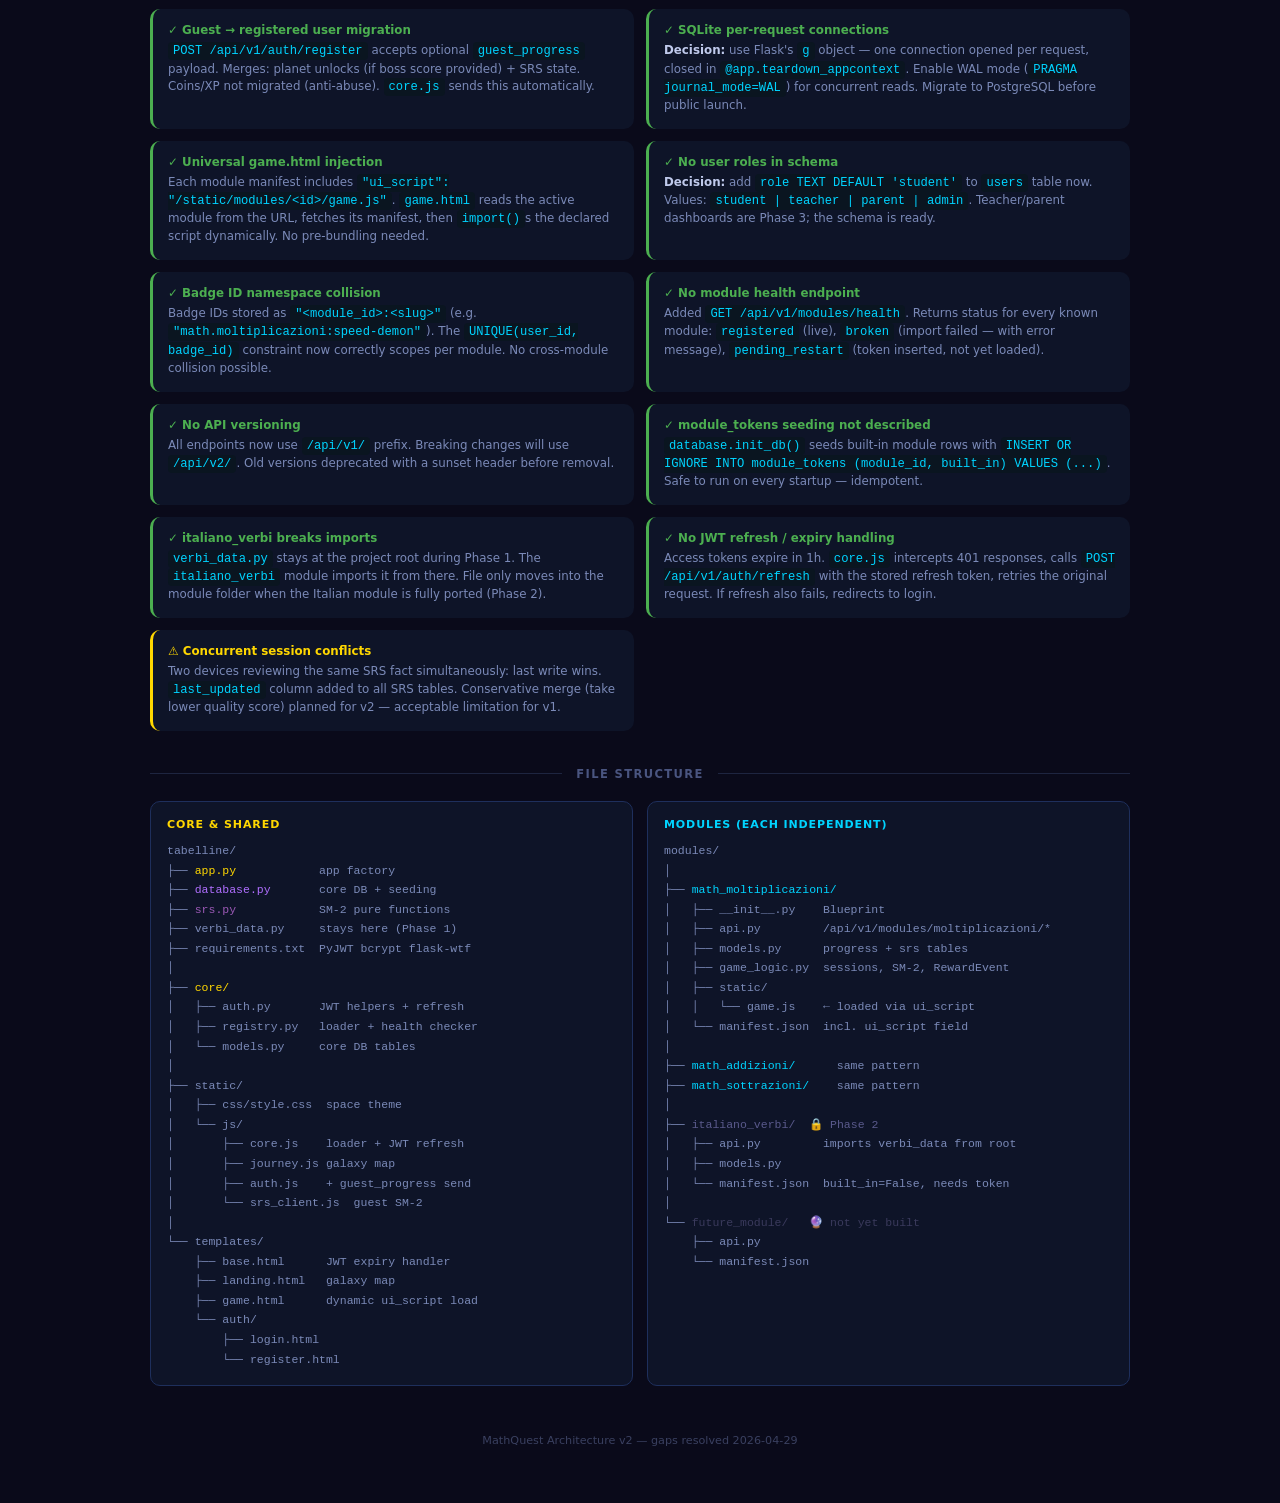
==== commit bad63f77: "docs: add three-layer module activation model and LiveGatewayView comparison - Extend MATHQUEST_PLAN" ====
--- a/ARCHITECTURE.html
+++ b/ARCHITECTURE.html
@@ -324,33 +324,131 @@
 </div>
 
 
-<!-- ═══════════════════════════════════════ TOKEN FLOW ═══ -->
-<div class="section-divider"><span>Module Activation Flow (requires restart)</span></div>
-
-<div class="flow-steps">
-  <div class="flow-step">
-    <div class="step-num">1</div>
-    <div class="step-text"><strong>App starts</strong><br><code>registry.load_active_modules(app)</code> called from app factory</div>
-  </div>
-  <div class="flow-step">
-    <div class="step-num">2</div>
-    <div class="step-text"><strong>DB query</strong><br>Read <code>module_tokens</code> where <code>built_in=True</code> OR (<code>is_active=True</code> AND <code>pending_restart=False</code>)</div>
-  </div>
-  <div class="flow-step">
-    <div class="step-num">3</div>
-    <div class="step-text"><strong>Blueprint import</strong><br><code>importlib.import_module()</code> per active module — failures are logged, not silent</div>
-  </div>
-  <div class="flow-step">
-    <div class="step-num">4</div>
-    <div class="step-text"><strong>Health check</strong><br><code>GET /api/v1/modules/health</code> shows registered / broken / pending status for each module</div>
-  </div>
-  <div class="flow-step">
-    <div class="step-num">5</div>
-    <div class="step-text"><strong>Galaxy map</strong><br><code>GET /api/v1/modules/active</code> → frontend renders active planets; pending shown as "coming soon"</div>
-  </div>
-  <div class="flow-step">
-    <div class="step-num">6</div>
-    <div class="step-text"><strong>Add new module</strong><br>Create folder + manifest → insert token row → <strong>restart</strong> → live. Zero core code changes.</div>
+<!-- ═══════════════════════════════════════ THREE-LAYER ACTIVATION ═══ -->
+<div class="section-divider"><span>Three-Layer Module Activation Model</span></div>
+
+<div style="max-width:980px;margin:0 auto 16px;display:grid;grid-template-columns:1fr 1fr 1fr;gap:12px;">
+
+  <div style="background:#12183a;border:2px solid #FFD700;border-radius:12px;padding:16px;">
+    <div style="font-size:0.66rem;font-weight:700;letter-spacing:0.1em;text-transform:uppercase;color:#FFD700;margin-bottom:8px;">Layer 1 — Global (Operator)</div>
+    <div style="font-size:0.75rem;color:#9aa8cc;line-height:1.7;">
+      <strong style="color:#e0e8ff">Table:</strong> <code>module_tokens</code><br>
+      <strong style="color:#e0e8ff">Question:</strong> Is Blueprint registered?<br>
+      <strong style="color:#e0e8ff">Scope:</strong> Everyone or no one<br>
+      <strong style="color:#e0e8ff">Restart:</strong> Required<br>
+      <strong style="color:#e0e8ff">Actor:</strong> Platform operator<br><br>
+      Prerequisite for all access. A module that isn't registered here cannot be used by anyone.
+    </div>
+  </div>
+
+  <div style="background:#1a1a0e;border:2px solid #FFB300;border-radius:12px;padding:16px;">
+    <div style="font-size:0.66rem;font-weight:700;letter-spacing:0.1em;text-transform:uppercase;color:#FFB300;margin-bottom:8px;">Layer 2 — Organisation (School)</div>
+    <div style="font-size:0.75rem;color:#9aa8cc;line-height:1.7;">
+      <strong style="color:#e0e8ff">Tables:</strong> <code>organizations</code> + <code>org_module_access</code><br>
+      <strong style="color:#e0e8ff">Question:</strong> Has the school purchased it?<br>
+      <strong style="color:#e0e8ff">Scope:</strong> All org members<br>
+      <strong style="color:#e0e8ff">Restart:</strong> Not required — instant<br>
+      <strong style="color:#e0e8ff">Actor:</strong> School admin redeems token<br><br>
+      One token grants access to every current and future member of the organisation.
+    </div>
+  </div>
+
+  <div style="background:#0e1f30;border:2px solid #00D4FF;border-radius:12px;padding:16px;">
+    <div style="font-size:0.66rem;font-weight:700;letter-spacing:0.1em;text-transform:uppercase;color:#00D4FF;margin-bottom:8px;">Layer 3 — Per-User (Individual)</div>
+    <div style="font-size:0.75rem;color:#9aa8cc;line-height:1.7;">
+      <strong style="color:#e0e8ff">Tables:</strong> <code>user_access_tokens</code> + <code>user_module_access</code><br>
+      <strong style="color:#e0e8ff">Question:</strong> Has this user purchased it?<br>
+      <strong style="color:#e0e8ff">Scope:</strong> That user only<br>
+      <strong style="color:#e0e8ff">Restart:</strong> Not required — instant<br>
+      <strong style="color:#e0e8ff">Actor:</strong> User redeems personal token<br><br>
+      Free modules auto-granted at registration. Paid modules require a personal token.
+    </div>
+  </div>
+
+</div>
+
+<div style="max-width:980px;margin:0 auto 24px;background:#0a1014;border:1px solid #1e2f5c;border-radius:8px;padding:13px 16px;font-size:0.74rem;color:#7b8ab8;line-height:1.7;">
+  Access = <strong style="color:#FFD700">Layer 1 registered</strong> AND
+  (<strong style="color:#e0e8ff">free:true</strong> OR <strong style="color:#FFB300">org has access</strong> OR <strong style="color:#00D4FF">user has access</strong>)<br>
+  <code>GET /api/v1/modules/active</code> runs this three-condition check for the current user on every request.
+  Guests see only <code>free:true</code> modules. New student joining a school inherits all org Layer 2 grants automatically.
+</div>
+
+<!-- Scenario table -->
+<div class="tbl-wrap" style="margin-bottom:28px;">
+<table>
+  <thead><tr><th>Scenario</th><th>Layer</th><th>Token issued to</th><th>Who benefits</th><th>Restart?</th></tr></thead>
+  <tbody>
+    <tr><td>Free built-in module</td><td style="color:#FFD700">1 + free:true</td><td>Nobody</td><td class="desc">All users automatically</td><td class="desc">No</td></tr>
+    <tr><td>School buys moltiplicazioni</td><td style="color:#FFB300">2 — Org</td><td>School admin (1 token)</td><td class="desc">Every student in the school</td><td class="desc">No</td></tr>
+    <tr><td>Student buys addizioni</td><td style="color:#00D4FF">3 — User</td><td>Individual student</td><td class="desc">That student only</td><td class="desc">No</td></tr>
+    <tr><td>Teacher grants module to student</td><td style="color:#00D4FF">3 — User</td><td>That student</td><td class="desc">That student only</td><td class="desc">No</td></tr>
+    <tr><td>New student joins school</td><td style="color:#FFB300">2 — inherited</td><td>Nobody</td><td class="desc">Inherits all org grants via membership</td><td class="desc">No</td></tr>
+    <tr><td>Deploy a new module</td><td style="color:#FFD700">1 — Operator</td><td>Operator</td><td class="desc">Nobody until Layer 2/3 grants issued</td><td class="desc">Yes</td></tr>
+  </tbody>
+</table>
+</div>
+
+<!-- Layer 1 flow -->
+<div class="section-divider"><span>Layer 1 — Operator Global Activation (restart required)</span></div>
+<div class="flow-steps" style="grid-template-columns:repeat(auto-fit,minmax(170px,1fr))">
+  <div class="flow-step">
+    <div class="step-num" style="background:#FFD700">1</div>
+    <div class="step-text"><strong>App starts</strong><br><code>registry.load_active_modules(app)</code></div>
+  </div>
+  <div class="flow-step">
+    <div class="step-num" style="background:#FFD700">2</div>
+    <div class="step-text"><strong>DB query</strong><br><code>module_tokens</code> where <code>built_in=True</code> OR <code>is_active=True AND pending_restart=False</code></div>
+  </div>
+  <div class="flow-step">
+    <div class="step-num" style="background:#FFD700">3</div>
+    <div class="step-text"><strong>Blueprint import</strong><br>Failures logged as <code>broken</code>, not silent</div>
+  </div>
+  <div class="flow-step">
+    <div class="step-num" style="background:#FFD700">4</div>
+    <div class="step-text"><strong>Health snapshot</strong><br><code>GET /api/v1/modules/health</code> → registered / broken / pending</div>
+  </div>
+</div>
+
+<!-- Layer 2 flow -->
+<div class="section-divider"><span>Layer 2 — Organisation Activation (instant, no restart)</span></div>
+<div class="flow-steps" style="grid-template-columns:repeat(auto-fit,minmax(170px,1fr))">
+  <div class="flow-step">
+    <div class="step-num" style="background:#FFB300;color:#0a0a1a">1</div>
+    <div class="step-text"><strong>Admin issues org token</strong><br><code>POST /api/v1/admin/access-tokens/generate</code><br>Body: module_id + <strong>org_id</strong> + expires_at</div>
+  </div>
+  <div class="flow-step">
+    <div class="step-num" style="background:#FFB300;color:#0a0a1a">2</div>
+    <div class="step-text"><strong>Token hashed</strong><br>Stored in <code>user_access_tokens</code>. Plaintext returned <strong>once</strong> to admin.</div>
+  </div>
+  <div class="flow-step">
+    <div class="step-num" style="background:#FFB300;color:#0a0a1a">3</div>
+    <div class="step-text"><strong>School admin redeems</strong><br><code>POST /api/v1/org/&lt;id&gt;/modules/activate</code><br>→ row in <code>org_module_access</code></div>
+  </div>
+  <div class="flow-step">
+    <div class="step-num" style="background:#FFB300;color:#0a0a1a">4</div>
+    <div class="step-text"><strong>All org members gain access</strong><br>Instantly. New students joining later inherit it automatically via org membership.</div>
+  </div>
+</div>
+
+<!-- Layer 3 flow -->
+<div class="section-divider"><span>Layer 3 — Per-User Activation (instant, no restart)</span></div>
+<div class="flow-steps" style="grid-template-columns:repeat(auto-fit,minmax(170px,1fr))">
+  <div class="flow-step">
+    <div class="step-num" style="background:#00D4FF;color:#0a0a1a">1</div>
+    <div class="step-text"><strong>Admin issues user token</strong><br><code>POST /api/v1/admin/access-tokens/generate</code><br>Body: module_id + <strong>user_email</strong> + expires_at</div>
+  </div>
+  <div class="flow-step">
+    <div class="step-num" style="background:#00D4FF;color:#0a0a1a">2</div>
+    <div class="step-text"><strong>Token hashed</strong><br>Stored in <code>user_access_tokens</code>. Plaintext returned <strong>once</strong> to admin.</div>
+  </div>
+  <div class="flow-step">
+    <div class="step-num" style="background:#00D4FF;color:#0a0a1a">3</div>
+    <div class="step-text"><strong>User redeems</strong><br><code>POST /api/v1/user/modules/activate</code><br>→ row in <code>user_module_access</code></div>
+  </div>
+  <div class="flow-step">
+    <div class="step-num" style="background:#00D4FF;color:#0a0a1a">4</div>
+    <div class="step-text"><strong>Instant access</strong><br>Token marked used (<code>max_uses=1</code>). Only this user benefits.</div>
   </div>
 </div>
 
@@ -364,22 +462,31 @@
     <tr><th>Method</th><th>Endpoint</th><th>Owner</th><th>Description</th></tr>
   </thead>
   <tbody>
-    <tr><td><span class="method post">POST</span></td><td><code>/api/v1/auth/register</code></td><td class="owner-core">Core</td><td class="desc">Create account; optional <code>guest_progress</code> payload migrates localStorage state</td></tr>
-    <tr><td><span class="method post">POST</span></td><td><code>/api/v1/auth/login</code></td><td class="owner-core">Core</td><td class="desc">Authenticate → returns access token (1h) + refresh token (30d)</td></tr>
-    <tr><td><span class="method post">POST</span></td><td><code>/api/v1/auth/refresh</code></td><td class="owner-core">Core</td><td class="desc">Exchange valid refresh token → new access token (silent renewal in <code>core.js</code>)</td></tr>
+    <tr><td colspan="4" style="background:#0a0f1e;color:#4a5580;font-size:0.68rem;padding:6px 13px;letter-spacing:0.06em;">AUTH</td></tr>
+    <tr><td><span class="method post">POST</span></td><td><code>/api/v1/auth/register</code></td><td class="owner-core">Core</td><td class="desc">Create account; auto-grants <code>free:true</code> modules; optional <code>guest_progress</code> migration</td></tr>
+    <tr><td><span class="method post">POST</span></td><td><code>/api/v1/auth/login</code></td><td class="owner-core">Core</td><td class="desc">Authenticate → access token (1h) + refresh token (30d)</td></tr>
+    <tr><td><span class="method post">POST</span></td><td><code>/api/v1/auth/refresh</code></td><td class="owner-core">Core</td><td class="desc">Exchange refresh token → new access token (silent renewal)</td></tr>
     <tr><td><span class="method post">POST</span></td><td><code>/api/v1/auth/logout</code></td><td class="owner-core">Core</td><td class="desc">Revoke refresh token</td></tr>
-    <tr><td><span class="method get">GET</span></td><td><code>/api/v1/modules/active</code></td><td class="owner-core">Core</td><td class="desc">List registered + healthy module manifests (id, name, icon, planet_order, ui_script)</td></tr>
-    <tr><td><span class="method get">GET</span></td><td><code>/api/v1/modules/health</code></td><td class="owner-core">Core</td><td class="desc">All known modules with status: registered | broken | pending_restart</td></tr>
-    <tr><td><span class="method post">POST</span></td><td><code>/api/v1/modules/activate</code></td><td class="owner-core">Core</td><td class="desc">Activate via token key → sets <code>pending_restart=True</code>; live after next deploy</td></tr>
+    <tr><td colspan="4" style="background:#0a0f1e;color:#4a5580;font-size:0.68rem;padding:6px 13px;letter-spacing:0.06em;">MODULE REGISTRY (OPERATOR — Layer 1)</td></tr>
+    <tr><td><span class="method get">GET</span></td><td><code>/api/v1/modules/active</code></td><td class="owner-core">Core</td><td class="desc">User-aware: registered ∩ user-accessible modules. Guest sees free modules only.</td></tr>
+    <tr><td><span class="method get">GET</span></td><td><code>/api/v1/modules/health</code></td><td class="owner-core">Core</td><td class="desc">Operator view: registered | broken | pending_restart per module</td></tr>
+    <tr><td><span class="method post">POST</span></td><td><code>/api/v1/modules/activate</code></td><td class="owner-core">Core</td><td class="desc">Global activation via operator token → <code>pending_restart=True</code>; live after restart</td></tr>
+    <tr><td colspan="4" style="background:#0a0f1e;color:#4a5580;font-size:0.68rem;padding:6px 13px;letter-spacing:0.06em;">USER MODULE ACCESS (USER — Layer 2)</td></tr>
+    <tr><td><span class="method get">GET</span></td><td><code>/api/v1/user/modules/active</code></td><td class="owner-core">Core</td><td class="desc">Explicit per-user module list with grant source (system / token / teacher)</td></tr>
+    <tr><td><span class="method post">POST</span></td><td><code>/api/v1/user/modules/activate</code></td><td class="owner-core">Core</td><td class="desc">User redeems personal token → instant access, no restart. Token marked used.</td></tr>
+    <tr><td colspan="4" style="background:#0a0f1e;color:#4a5580;font-size:0.68rem;padding:6px 13px;letter-spacing:0.06em;">USER PROFILE</td></tr>
     <tr><td><span class="method get">GET</span></td><td><code>/api/v1/user/profile</code></td><td class="owner-core">Core</td><td class="desc">Wallet (coins, XP, level), streaks, badge count, role</td></tr>
-    <tr><td><span class="method get">GET</span></td><td><code>/api/v1/user/badges</code></td><td class="owner-core">Core</td><td class="desc">All earned badges across all modules (namespaced IDs)</td></tr>
-    <tr style="border-top:1px solid #1e2f5c;">
-      <td><span class="method get">GET</span></td><td><code>/api/v1/modules/&lt;id&gt;/manifest</code></td><td class="owner-module">Module</td><td class="desc">Module metadata and capabilities</td></tr>
+    <tr><td><span class="method get">GET</span></td><td><code>/api/v1/user/badges</code></td><td class="owner-core">Core</td><td class="desc">All earned badges (namespaced IDs)</td></tr>
+    <tr><td colspan="4" style="background:#0a0f1e;color:#4a5580;font-size:0.68rem;padding:6px 13px;letter-spacing:0.06em;">ADMIN — TOKEN ISSUANCE</td></tr>
+    <tr><td><span class="method post">POST</span></td><td><code>/api/v1/admin/access-tokens/generate</code></td><td class="owner-core">Core</td><td class="desc">Generate personal token for a user+module. Returns plaintext once. Stores hash only.</td></tr>
+    <tr><td><span class="method get">GET</span></td><td><code>/api/v1/admin/access-tokens</code></td><td class="owner-core">Core</td><td class="desc">List all issued tokens: module, issued_to, used/unused, expiry</td></tr>
+    <tr><td colspan="4" style="background:#0a0f1e;color:#4a5580;font-size:0.68rem;padding:6px 13px;letter-spacing:0.06em;">MODULE ENDPOINTS (per module)</td></tr>
+    <tr><td><span class="method get">GET</span></td><td><code>/api/v1/modules/&lt;id&gt;/manifest</code></td><td class="owner-module">Module</td><td class="desc">Module metadata</td></tr>
     <tr><td><span class="method get">GET</span></td><td><code>/api/v1/modules/&lt;id&gt;/session</code></td><td class="owner-module">Module</td><td class="desc">Generate question session (SRS-scheduled or mode-specific)</td></tr>
-    <tr><td><span class="method post">POST</span></td><td><code>/api/v1/modules/&lt;id&gt;/answer</code></td><td class="owner-module">Module</td><td class="desc">Submit answer → updates module SRS table → returns <strong>RewardEvent</strong> for Core gateway</td></tr>
-    <tr><td><span class="method get">GET</span></td><td><code>/api/v1/modules/&lt;id&gt;/stats</code></td><td class="owner-module">Module</td><td class="desc">Per-user stats: heatmap, accuracy, total attempts per fact</td></tr>
+    <tr><td><span class="method post">POST</span></td><td><code>/api/v1/modules/&lt;id&gt;/answer</code></td><td class="owner-module">Module</td><td class="desc">Submit answer → SRS update → returns RewardEvent to Core gateway</td></tr>
+    <tr><td><span class="method get">GET</span></td><td><code>/api/v1/modules/&lt;id&gt;/stats</code></td><td class="owner-module">Module</td><td class="desc">Per-user stats: heatmap, accuracy, attempts per fact</td></tr>
     <tr><td><span class="method get">GET</span></td><td><code>/api/v1/modules/&lt;id&gt;/progress</code></td><td class="owner-module">Module</td><td class="desc">Planet/level unlock status</td></tr>
-    <tr><td><span class="method post">POST</span></td><td><code>/api/v1/modules/&lt;id&gt;/boss-battle</code></td><td class="owner-module">Module</td><td class="desc">Submit boss battle result → unlock next planet if ≥ 80% → returns RewardEvent</td></tr>
+    <tr><td><span class="method post">POST</span></td><td><code>/api/v1/modules/&lt;id&gt;/boss-battle</code></td><td class="owner-module">Module</td><td class="desc">Boss battle result → unlock next planet if ≥ 80% → RewardEvent</td></tr>
   </tbody>
 </table>
 </div>
@@ -388,19 +495,34 @@
 <!-- ═══════════════════════════════════════ DB SCHEMA ═══ -->
 <div class="section-divider"><span>Database Ownership</span></div>
 
-<div class="schema-grid">
-  <div class="schema-card core">
-    <h3>Core-owned tables</h3>
+<div style="max-width:980px;margin:0 auto 14px;display:grid;grid-template-columns:1fr 1fr 1fr;gap:12px;">
+
+  <div class="schema-card core" style="grid-column:1;">
+    <h3>Core — Auth &amp; Identity</h3>
     <ul class="tbl-list">
-      <li><span class="tname">users</span><span>— id, username, email, password_hash, <strong>role</strong>, created_at</span></li>
-      <li><span class="tname">refresh_tokens</span><span>— token_hash, user_id, expires_at, revoked</span></li>
-      <li><span class="tname">module_tokens</span><span>— module_id, built_in, pending_restart, is_active</span></li>
+      <li><span class="tname">users</span><span>— id, username, email, password_hash, <strong>role</strong></span></li>
+      <li><span class="tname">refresh_tokens</span><span>— token_hash, expires_at, revoked</span></li>
       <li><span class="tname">user_wallet</span><span>— coins, xp, level</span></li>
-      <li><span class="tname">user_streaks</span><span>— current_streak, longest_streak, shields</span></li>
-      <li><span class="tname">user_badges</span><span>— badge_id (<em>namespaced</em>), module_id, earned_at</span></li>
+      <li><span class="tname">user_streaks</span><span>— current/longest streak, shields</span></li>
+      <li><span class="tname">user_badges</span><span>— namespaced badge_id, earned_at</span></li>
     </ul>
-    <div style="margin-top:10px;padding-top:8px;border-top:1px solid #2a3060;font-size:0.72rem;color:#4a5580;">Built-in module rows seeded by <code>database.init_db()</code> via <code>INSERT OR IGNORE</code></div>
-  </div>
+  </div>
+
+  <div class="schema-card" style="background:#1a1410;border:1px solid #FF6B6B;">
+    <h3 style="color:#FF6B6B;">Core — Access Control (3 layers)</h3>
+    <ul class="tbl-list">
+      <li><span class="tname" style="color:#FFD700">module_tokens</span><span>— Layer 1: global Blueprint registry</span></li>
+      <li><span class="tname" style="color:#FFB300">organizations</span><span>— Layer 2: school/group entity</span></li>
+      <li><span class="tname" style="color:#FFB300">organization_members</span><span>— user ↔ org membership + role</span></li>
+      <li><span class="tname" style="color:#FFB300">org_module_access</span><span>— org-level module grants</span></li>
+      <li><span class="tname" style="color:#00D4FF">user_access_tokens</span><span>— issued tokens (hashed, single-use)</span></li>
+      <li><span class="tname" style="color:#00D4FF">user_module_access</span><span>— Layer 3: per-user grants</span></li>
+    </ul>
+    <div style="margin-top:8px;padding-top:8px;border-top:1px solid #3a2010;font-size:0.7rem;color:#4a5580;">
+      Access check: L1 registered AND (free OR L2 org OR L3 user)
+    </div>
+  </div>
+
   <div class="schema-card module">
     <h3>Module-owned tables (example)</h3>
     <ul class="tbl-list">
@@ -408,10 +530,11 @@
       <li><span class="tname mod">moltiplicazioni_srs</span><span>— ef, interval, reps, <strong>last_updated</strong></span></li>
       <li><span class="tname mod">addizioni_progress</span><span>— difficulty level status</span></li>
       <li><span class="tname mod">addizioni_srs</span><span>— SM-2 queue per difficulty</span></li>
-      <li><span class="tname mod">verbi_srs · verbi_errori</span><span>— Phase 2 (italiano.verbi)</span></li>
+      <li><span class="tname mod">verbi_srs · verbi_errori</span><span>— Phase 2</span></li>
     </ul>
-    <div style="margin-top:10px;padding-top:8px;border-top:1px solid #1e2f5c;font-size:0.72rem;color:#4a5580;"><code>last_updated</code> on SRS rows enables concurrent session conflict detection</div>
-  </div>
+    <div style="margin-top:8px;padding-top:8px;border-top:1px solid #1e2f5c;font-size:0.7rem;color:#4a5580;"><code>last_updated</code> enables concurrent session conflict detection</div>
+  </div>
+
 </div>
 
 
